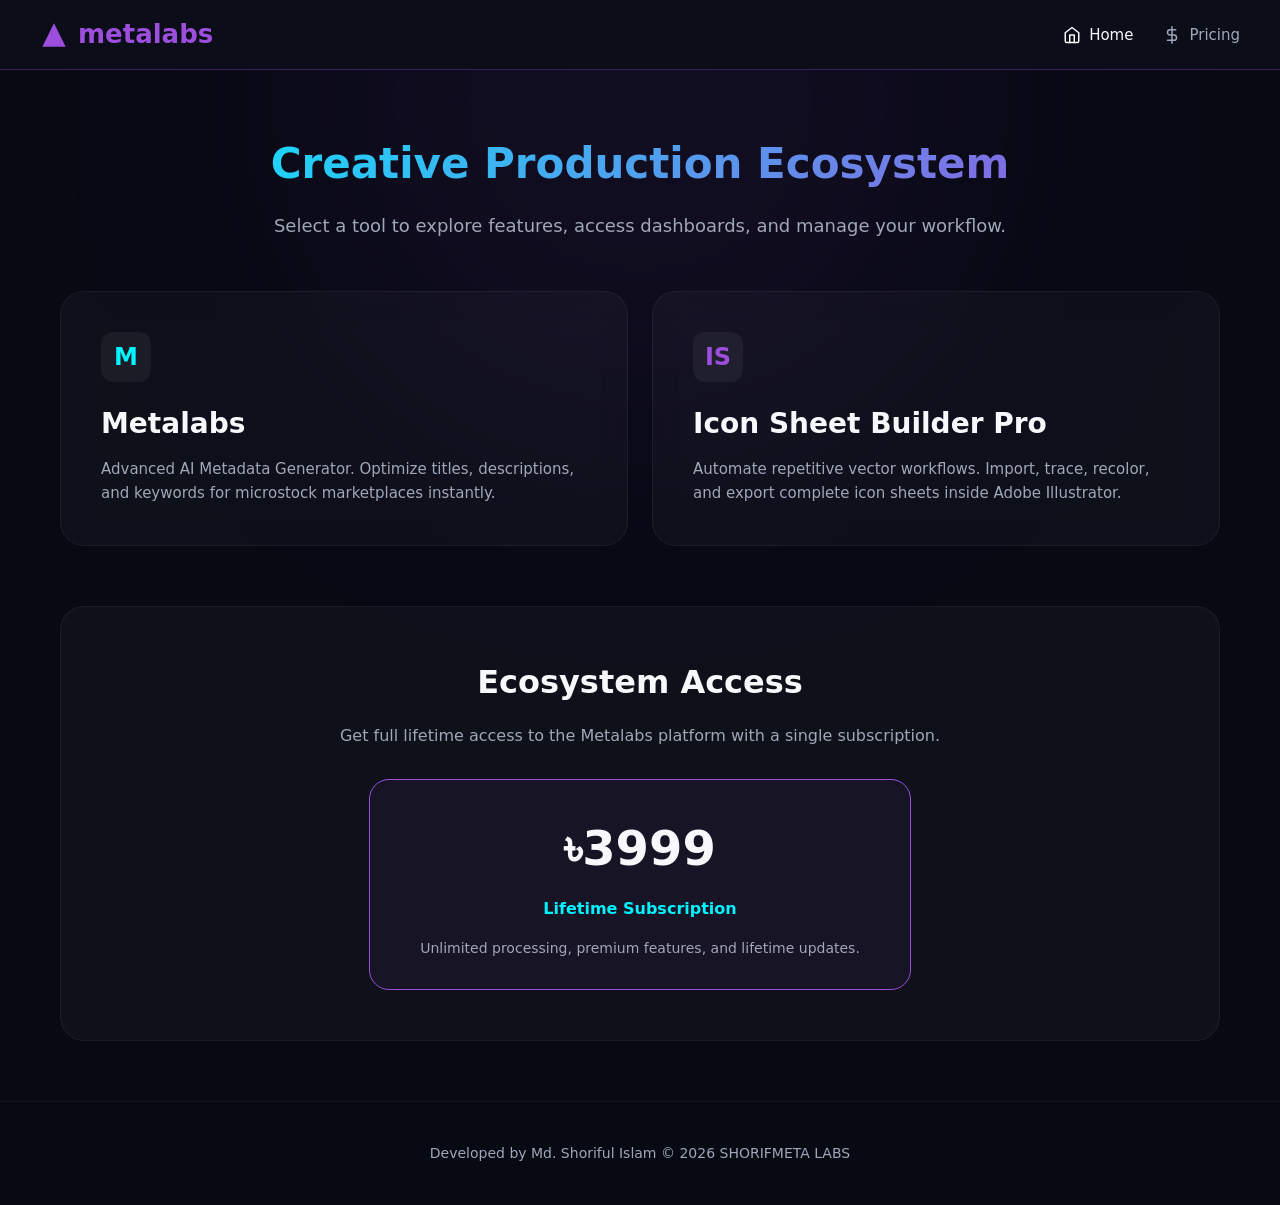
==== index.html @ f79937f7 "Update index.html" ====
<!DOCTYPE html>
<html lang="en">
<head>
    <meta charset="UTF-8">
    <meta name="viewport" content="width=device-width, initial-scale=1.0">
    <title>Metalabs - Creative Production Tools</title>
    <style>
        :root {
            --bg-dark: #070913;
            --nav-bg: #0b0d19;
            --surface-glass: rgba(255, 255, 255, 0.03);
            --border-glass: rgba(255, 255, 255, 0.05);
            --neon-cyan: #00f3ff;
            --neon-purple: #9d4edd;
            --nav-border: #3c1e59;
            --text-main: #f7f8fc;
            --text-muted: #a0a7b8;
            --gradient-primary: linear-gradient(135deg, var(--neon-cyan), var(--neon-purple));
        }

        * {
            box-sizing: border-box;
            margin: 0;
            padding: 0;
            font-family: 'Inter', system-ui, sans-serif;
        }

        body {
            background-color: var(--bg-dark);
            color: var(--text-main);
            overflow-x: hidden;
            line-height: 1.6;
        }

        /* Ambient Glow */
        body::before {
            content: '';
            position: fixed;
            width: 600px;
            height: 600px;
            border-radius: 50%;
            background: var(--neon-purple);
            filter: blur(150px);
            opacity: 0.1;
            top: -200px;
            left: 50%;
            transform: translateX(-50%);
            z-index: -1;
            pointer-events: none;
        }

        /* Navbar matched to screenshot */
        .navbar {
            display: flex;
            justify-content: space-between;
            align-items: center;
            padding: 0 40px;
            height: 70px;
            background-color: var(--nav-bg);
            border-bottom: 1px solid var(--nav-border);
            position: sticky;
            top: 0;
            z-index: 100;
        }

        .logo-section {
            display: flex;
            align-items: center;
            gap: 10px;
            font-size: 26px;
            font-weight: 700;
            color: var(--neon-purple);
            text-decoration: none;
        }

        .logo-section svg {
            width: 28px;
            height: 28px;
            fill: var(--neon-purple);
        }

        .nav-links {
            display: flex;
            gap: 30px;
        }

        .nav-links a {
            display: flex;
            align-items: center;
            gap: 8px;
            color: var(--text-muted);
            text-decoration: none;
            font-size: 15px;
            font-weight: 500;
            transition: color 0.3s;
        }

        .nav-links a:hover, .nav-links a.active {
            color: var(--text-main);
        }

        .nav-links svg {
            width: 18px;
            height: 18px;
            stroke: currentColor;
            fill: none;
            stroke-width: 2;
            stroke-linecap: round;
            stroke-linejoin: round;
        }

        /* Main Container */
        .container {
            max-width: 1200px;
            margin: 60px auto;
            padding: 0 20px;
        }

        .header-title {
            text-align: center;
            margin-bottom: 50px;
        }

        .header-title h1 {
            font-size: 42px;
            margin-bottom: 15px;
            background: var(--gradient-primary);
            -webkit-background-clip: text;
            -webkit-text-fill-color: transparent;
        }

        .header-title p {
            color: var(--text-muted);
            font-size: 18px;
        }

        /* Bento Grid */
        .bento-grid {
            display: grid;
            grid-template-columns: repeat(2, 1fr);
            gap: 24px;
            margin-bottom: 60px;
        }

        .product-card {
            background: var(--surface-glass);
            border: 1px solid var(--border-glass);
            backdrop-filter: blur(16px);
            border-radius: 24px;
            padding: 40px;
            cursor: pointer;
            transition: all 0.3s ease;
            position: relative;
            overflow: hidden;
            display: flex;
            flex-direction: column;
            justify-content: space-between;
            min-height: 250px;
        }

        .product-card::before {
            content: '';
            position: absolute;
            top: 0; left: 0; right: 0; bottom: 0;
            background: linear-gradient(135deg, rgba(0,243,255,0.05), rgba(157,78,221,0.05));
            opacity: 0;
            transition: opacity 0.3s ease;
        }

        .product-card:hover {
            transform: translateY(-5px);
            border-color: rgba(157, 78, 221, 0.4);
        }

        .product-card:hover::before {
            opacity: 1;
        }

        .product-icon {
            width: 50px;
            height: 50px;
            background: rgba(255,255,255,0.05);
            border-radius: 12px;
            display: flex;
            align-items: center;
            justify-content: center;
            margin-bottom: 20px;
            font-size: 24px;
            font-weight: bold;
        }

        .product-card h2 {
            font-size: 28px;
            margin-bottom: 10px;
            position: relative;
        }

        .product-card p {
            color: var(--text-muted);
            font-size: 15px;
            position: relative;
        }

        .arrow-icon {
            position: absolute;
            bottom: 40px;
            right: 40px;
            opacity: 0;
            transform: translateX(-10px);
            transition: all 0.3s ease;
            color: var(--neon-cyan);
        }

        .product-card:hover .arrow-icon {
            opacity: 1;
            transform: translateX(0);
        }

        /* Pricing Section */
        .pricing-section {
            background: var(--surface-glass);
            border: 1px solid var(--border-glass);
            border-radius: 24px;
            padding: 50px;
            text-align: center;
        }

        .pricing-section h2 {
            font-size: 32px;
            margin-bottom: 15px;
        }

        .pricing-section p {
            color: var(--text-muted);
            margin-bottom: 30px;
        }

        .price-box {
            display: inline-block;
            padding: 30px 50px;
            border: 1px solid var(--neon-purple);
            border-radius: 20px;
            background: rgba(157, 78, 221, 0.05);
        }

        .price-amount {
            font-size: 48px;
            font-weight: 800;
            color: var(--text-main);
            margin-bottom: 10px;
        }

        .price-desc {
            color: var(--neon-cyan);
            font-weight: 600;
        }

        footer {
            text-align: center;
            padding: 40px 0;
            color: var(--text-muted);
            font-size: 14px;
            border-top: 1px solid var(--border-glass);
            margin-top: 50px;
        }

        @media (max-width: 768px) {
            .bento-grid {
                grid-template-columns: 1fr;
            }
            .navbar {
                padding: 0 20px;
            }
            .nav-links a span {
                display: none;
            }
        }
    </style>
</head>
<body>

    <!-- Navbar -->
    <nav class="navbar">
        <a href="#" class="logo-section">
            <svg viewBox="0 0 24 24"><path d="M12 2L2 22h20L12 2z"/></svg>
            metalabs
        </a>
        <div class="nav-links">
            <a href="#" class="active">
                <svg viewBox="0 0 24 24"><path d="M3 9l9-7 9 7v11a2 2 0 0 1-2 2H5a2 2 0 0 1-2-2z"></path><polyline points="9 22 9 12 15 12 15 22"></polyline></svg>
                <span>Home</span>
            </a>
            <a href="#pricing">
                <svg viewBox="0 0 24 24"><line x1="12" y1="1" x2="12" y2="23"></line><path d="M17 5H9.5a3.5 3.5 0 0 0 0 7h5a3.5 3.5 0 0 1 0 7H6"></path></svg>
                <span>Pricing</span>
            </a>
        </div>
    </nav>

    <div class="container">
        <div class="header-title">
            <h1>Creative Production Ecosystem</h1>
            <p>Select a tool to explore features, access dashboards, and manage your workflow.</p>
        </div>

        <!-- Product Grid -->
        <div class="bento-grid">
            <!-- Metalabs Tool Card (GenMeta Replacement) -->
            <div class="product-card" onclick="window.location.href='metalabs-tool.html'">
                <div>
                    <div class="product-icon" style="color: var(--neon-cyan);">M</div>
                    <h2>Metalabs</h2>
                    <p>Advanced AI Metadata Generator. Optimize titles, descriptions, and keywords for microstock marketplaces instantly.</p>
                </div>
                <div class="arrow-icon">
                    <svg width="24" height="24" viewBox="0 0 24 24" fill="none" stroke="currentColor" stroke-width="2"><line x1="5" y1="12" x2="19" y2="12"></line><polyline points="12 5 19 12 12 19"></polyline></svg>
                </div>
            </div>

            <!-- Icon Sheet Builder Pro Card -->
            <div class="product-card" onclick="window.location.href='icon-sheet.html'">
                <div>
                    <div class="product-icon" style="color: var(--neon-purple);">IS</div>
                    <h2>Icon Sheet Builder Pro</h2>
                    <p>Automate repetitive vector workflows. Import, trace, recolor, and export complete icon sheets inside Adobe Illustrator.</p>
                </div>
                <div class="arrow-icon">
                    <svg width="24" height="24" viewBox="0 0 24 24" fill="none" stroke="currentColor" stroke-width="2"><line x1="5" y1="12" x2="19" y2="12"></line><polyline points="12 5 19 12 12 19"></polyline></svg>
                </div>
            </div>
        </div>

        <!-- Pricing Section -->
        <div id="pricing" class="pricing-section">
            <h2>Ecosystem Access</h2>
            <p>Get full lifetime access to the Metalabs platform with a single subscription.</p>
            <div class="price-box">
                <div class="price-amount">৳3999</div>
                <div class="price-desc">Lifetime Subscription</div>
                <p style="margin-top: 15px; font-size: 14px; margin-bottom: 0;">Unlimited processing, premium features, and lifetime updates.</p>
            </div>
        </div>
    </div>

    <footer>
        Developed by Md. Shoriful Islam © 2026 SHORIFMETA LABS
    </footer>

</body>
</html>
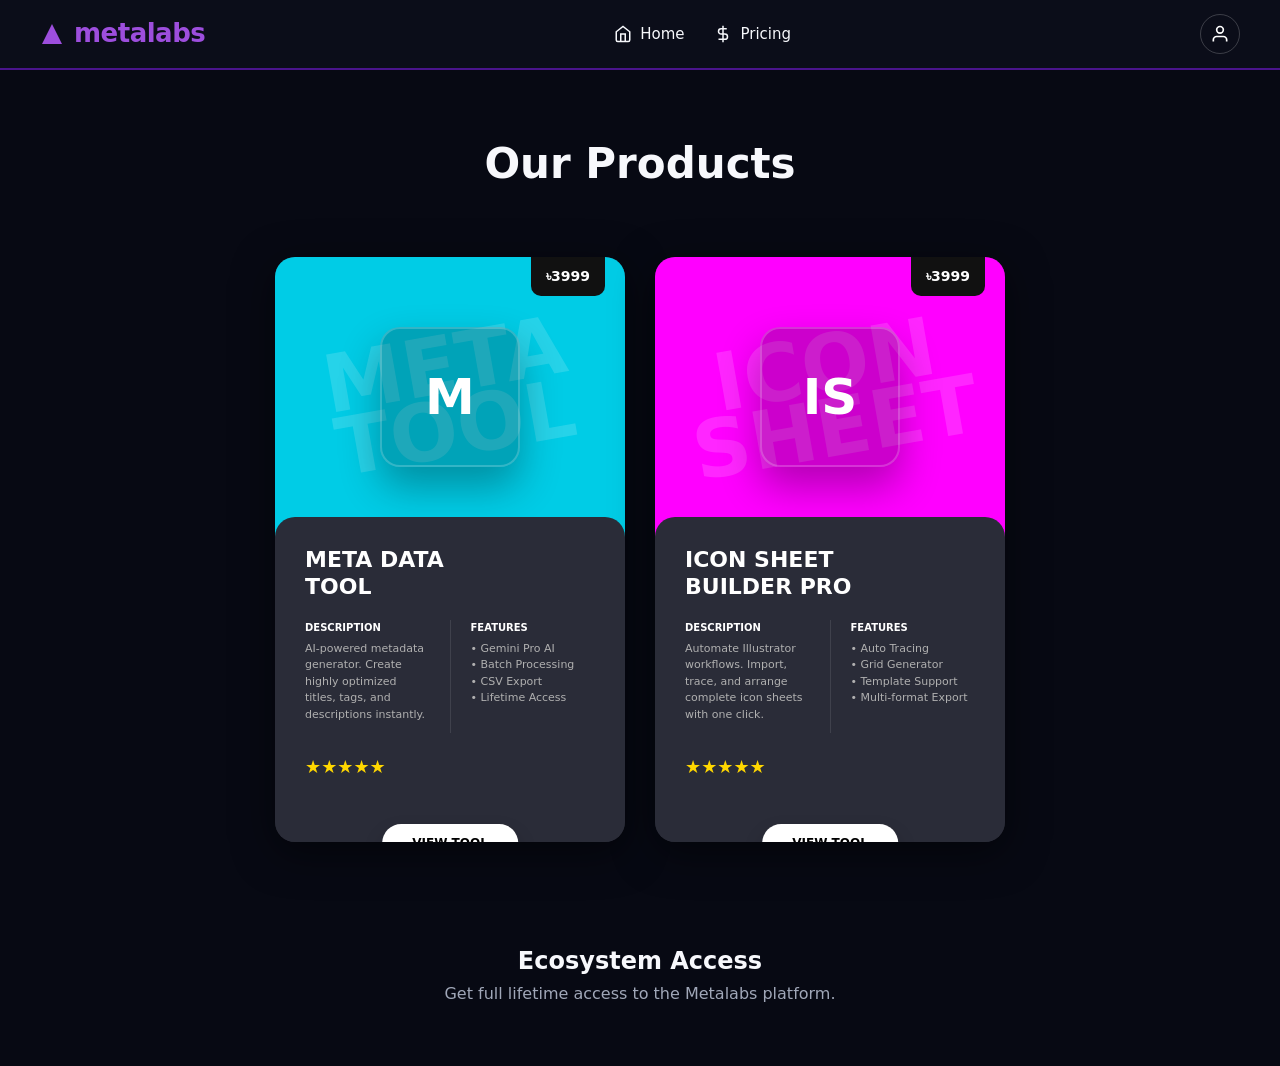
==== commit cdb18013: "Update index.html" ====
--- a/index.html
+++ b/index.html
@@ -1,21 +1,20 @@
 <!DOCTYPE html>
-<html lang="en">
+<html lang="bn">
 <head>
     <meta charset="UTF-8">
     <meta name="viewport" content="width=device-width, initial-scale=1.0">
     <title>Metalabs - Creative Production Tools</title>
     <style>
         :root {
-            --bg-dark: #070913;
+            --bg-main: #070913;
             --nav-bg: #0b0d19;
-            --surface-glass: rgba(255, 255, 255, 0.03);
-            --border-glass: rgba(255, 255, 255, 0.05);
-            --neon-cyan: #00f3ff;
+            --nav-border: #4a148c;
             --neon-purple: #9d4edd;
-            --nav-border: #3c1e59;
             --text-main: #f7f8fc;
             --text-muted: #a0a7b8;
-            --gradient-primary: linear-gradient(135deg, var(--neon-cyan), var(--neon-purple));
+            --card-cyan: #00cce6;
+            --card-pink: #ff00ff;
+            --card-dark: #2a2c38;
         }
 
         * {
@@ -26,30 +25,12 @@
         }
 
         body {
-            background-color: var(--bg-dark);
+            background-color: var(--bg-main);
             color: var(--text-main);
-            overflow-x: hidden;
             line-height: 1.6;
         }
 
-        /* Ambient Glow */
-        body::before {
-            content: '';
-            position: fixed;
-            width: 600px;
-            height: 600px;
-            border-radius: 50%;
-            background: var(--neon-purple);
-            filter: blur(150px);
-            opacity: 0.1;
-            top: -200px;
-            left: 50%;
-            transform: translateX(-50%);
-            z-index: -1;
-            pointer-events: none;
-        }
-
-        /* Navbar matched to screenshot */
+        /* --- Navbar Styles --- */
         .navbar {
             display: flex;
             justify-content: space-between;
@@ -57,7 +38,7 @@
             padding: 0 40px;
             height: 70px;
             background-color: var(--nav-bg);
-            border-bottom: 1px solid var(--nav-border);
+            border-bottom: 2px solid var(--nav-border);
             position: sticky;
             top: 0;
             z-index: 100;
@@ -68,48 +49,111 @@
             align-items: center;
             gap: 10px;
             font-size: 26px;
-            font-weight: 700;
+            font-weight: 800;
             color: var(--neon-purple);
             text-decoration: none;
+            letter-spacing: -0.5px;
         }
 
         .logo-section svg {
-            width: 28px;
-            height: 28px;
+            width: 24px;
+            height: 24px;
             fill: var(--neon-purple);
         }
 
         .nav-links {
             display: flex;
             gap: 30px;
+            align-items: center;
         }
 
         .nav-links a {
             display: flex;
             align-items: center;
             gap: 8px;
-            color: var(--text-muted);
+            color: var(--text-main);
             text-decoration: none;
             font-size: 15px;
             font-weight: 500;
             transition: color 0.3s;
         }
 
-        .nav-links a:hover, .nav-links a.active {
-            color: var(--text-main);
-        }
-
-        .nav-links svg {
-            width: 18px;
-            height: 18px;
-            stroke: currentColor;
-            fill: none;
-            stroke-width: 2;
-            stroke-linecap: round;
-            stroke-linejoin: round;
-        }
-
-        /* Main Container */
+        .nav-links a:hover {
+            color: var(--neon-purple);
+        }
+
+        .nav-right {
+            display: flex;
+            align-items: center;
+            gap: 20px;
+        }
+
+        /* Profile Dropdown */
+        .profile-menu {
+            position: relative;
+            display: inline-block;
+        }
+
+        .profile-icon {
+            background: transparent;
+            border: 1px solid rgba(255,255,255,0.2);
+            border-radius: 50%;
+            width: 40px;
+            height: 40px;
+            display: flex;
+            align-items: center;
+            justify-content: center;
+            cursor: pointer;
+            color: white;
+            transition: 0.3s;
+        }
+
+        .profile-icon:hover {
+            border-color: var(--neon-purple);
+        }
+
+        .dropdown-content {
+            display: none;
+            position: absolute;
+            right: 0;
+            top: 55px;
+            background-color: #1a1c29;
+            min-width: 200px;
+            border-radius: 12px;
+            border: 1px solid rgba(255,255,255,0.1);
+            box-shadow: 0 8px 32px rgba(0,0,0,0.5);
+            z-index: 1;
+            overflow: hidden;
+        }
+
+        .profile-menu:hover .dropdown-content {
+            display: block;
+        }
+
+        .dropdown-content .user-name {
+            padding: 15px 20px;
+            border-bottom: 1px solid rgba(255,255,255,0.1);
+            font-weight: bold;
+            font-size: 14px;
+        }
+
+        .dropdown-content a {
+            color: var(--text-muted);
+            padding: 12px 20px;
+            text-decoration: none;
+            display: flex;
+            align-items: center;
+            gap: 10px;
+            font-size: 14px;
+            transition: 0.2s;
+        }
+
+        .dropdown-content a:hover {
+            background-color: rgba(255,255,255,0.05);
+            color: white;
+        }
+
+        /* --- Main Content --- */
         .container {
             max-width: 1200px;
             margin: 60px auto;
@@ -118,163 +162,176 @@
 
         .header-title {
             text-align: center;
-            margin-bottom: 50px;
+            margin-bottom: 60px;
         }
 
         .header-title h1 {
             font-size: 42px;
             margin-bottom: 15px;
-            background: var(--gradient-primary);
-            -webkit-background-clip: text;
-            -webkit-text-fill-color: transparent;
-        }
-
-        .header-title p {
-            color: var(--text-muted);
+        }
+
+        /* --- Product Cards (Based on your image) --- */
+        .cards-wrapper {
+            display: flex;
+            justify-content: center;
+            gap: 30px;
+            flex-wrap: wrap;
+        }
+
+        .product-card {
+            width: 350px;
+            background-color: var(--card-dark);
+            border-radius: 20px;
+            overflow: hidden;
+            display: flex;
+            flex-direction: column;
+            box-shadow: 0 10px 40px rgba(0,0,0,0.5);
+            position: relative;
+            text-decoration: none;
+            color: white;
+            transition: transform 0.3s;
+        }
+
+        .product-card:hover {
+            transform: translateY(-10px);
+        }
+
+        /* Top Half */
+        .card-top {
+            height: 280px;
+            position: relative;
+            display: flex;
+            align-items: center;
+            justify-content: center;
+            overflow: hidden;
+        }
+
+        .card-top.cyan { background-color: var(--card-cyan); }
+        .card-top.pink { background-color: var(--card-pink); }
+
+        .price-tag {
+            position: absolute;
+            top: 0;
+            right: 20px;
+            background: #111;
+            color: white;
+            padding: 8px 15px;
+            font-weight: bold;
+            font-size: 14px;
+            border-bottom-left-radius: 10px;
+            border-bottom-right-radius: 10px;
+            z-index: 2;
+        }
+
+        .bg-text {
+            position: absolute;
+            font-size: 80px;
+            font-weight: 900;
+            color: rgba(255,255,255,0.15);
+            line-height: 0.8;
+            text-align: center;
+            transform: rotate(-10deg);
+        }
+
+        .product-image {
+            width: 140px;
+            height: 140px;
+            background: rgba(0,0,0,0.2);
+            border-radius: 20px;
+            display: flex;
+            align-items: center;
+            justify-content: center;
+            font-size: 50px;
+            font-weight: bold;
+            z-index: 1;
+            box-shadow: 0 20px 40px rgba(0,0,0,0.3);
+            border: 2px solid rgba(255,255,255,0.2);
+        }
+
+        /* Bottom Half */
+        .card-bottom {
+            padding: 30px;
+            padding-bottom: 50px;
+            background-color: var(--card-dark);
+            border-radius: 20px;
+            position: relative;
+            margin-top: -20px;
+            z-index: 3;
+        }
+
+        .card-title {
+            font-size: 22px;
+            font-weight: 700;
+            text-transform: uppercase;
+            margin-bottom: 20px;
+            line-height: 1.2;
+        }
+
+        .card-details {
+            display: flex;
+            gap: 20px;
+            margin-bottom: 20px;
+        }
+
+        .card-col {
+            flex: 1;
+        }
+
+        .card-col p {
+            font-size: 11px;
+            color: #b0b0b0;
+            line-height: 1.5;
+            margin-bottom: 10px;
+        }
+
+        .col-title {
+            font-size: 10px;
+            font-weight: bold;
+            color: white;
+            margin-bottom: 5px;
+            text-transform: uppercase;
+        }
+
+        .divider {
+            width: 1px;
+            background-color: rgba(255,255,255,0.1);
+        }
+
+        .stars {
+            color: #ffd700;
             font-size: 18px;
-        }
-
-        /* Bento Grid */
-        .bento-grid {
-            display: grid;
-            grid-template-columns: repeat(2, 1fr);
-            gap: 24px;
-            margin-bottom: 60px;
-        }
-
-        .product-card {
-            background: var(--surface-glass);
-            border: 1px solid var(--border-glass);
-            backdrop-filter: blur(16px);
-            border-radius: 24px;
-            padding: 40px;
+            margin-bottom: 10px;
+        }
+
+        .card-btn {
+            position: absolute;
+            bottom: -20px;
+            left: 50%;
+            transform: translateX(-50%);
+            background: white;
+            color: black;
+            border: none;
+            padding: 12px 30px;
+            border-radius: 30px;
+            font-weight: 700;
+            font-size: 12px;
             cursor: pointer;
-            transition: all 0.3s ease;
-            position: relative;
-            overflow: hidden;
-            display: flex;
-            flex-direction: column;
-            justify-content: space-between;
-            min-height: 250px;
-        }
-
-        .product-card::before {
-            content: '';
-            position: absolute;
-            top: 0; left: 0; right: 0; bottom: 0;
-            background: linear-gradient(135deg, rgba(0,243,255,0.05), rgba(157,78,221,0.05));
-            opacity: 0;
-            transition: opacity 0.3s ease;
-        }
-
-        .product-card:hover {
-            transform: translateY(-5px);
-            border-color: rgba(157, 78, 221, 0.4);
-        }
-
-        .product-card:hover::before {
-            opacity: 1;
-        }
-
-        .product-icon {
-            width: 50px;
-            height: 50px;
-            background: rgba(255,255,255,0.05);
-            border-radius: 12px;
-            display: flex;
-            align-items: center;
-            justify-content: center;
-            margin-bottom: 20px;
-            font-size: 24px;
-            font-weight: bold;
-        }
-
-        .product-card h2 {
-            font-size: 28px;
-            margin-bottom: 10px;
-            position: relative;
-        }
-
-        .product-card p {
-            color: var(--text-muted);
-            font-size: 15px;
-            position: relative;
-        }
-
-        .arrow-icon {
-            position: absolute;
-            bottom: 40px;
-            right: 40px;
-            opacity: 0;
-            transform: translateX(-10px);
-            transition: all 0.3s ease;
-            color: var(--neon-cyan);
-        }
-
-        .product-card:hover .arrow-icon {
-            opacity: 1;
-            transform: translateX(0);
+            box-shadow: 0 10px 20px rgba(0,0,0,0.2);
+            transition: 0.3s;
+            text-transform: uppercase;
+        }
+
+        .product-card:hover .card-btn {
+            background: var(--neon-purple);
+            color: white;
         }
 
         /* Pricing Section */
         .pricing-section {
-            background: var(--surface-glass);
-            border: 1px solid var(--border-glass);
-            border-radius: 24px;
-            padding: 50px;
+            margin-top: 100px;
             text-align: center;
         }
-
-        .pricing-section h2 {
-            font-size: 32px;
-            margin-bottom: 15px;
-        }
-
-        .pricing-section p {
-            color: var(--text-muted);
-            margin-bottom: 30px;
-        }
-
-        .price-box {
-            display: inline-block;
-            padding: 30px 50px;
-            border: 1px solid var(--neon-purple);
-            border-radius: 20px;
-            background: rgba(157, 78, 221, 0.05);
-        }
-
-        .price-amount {
-            font-size: 48px;
-            font-weight: 800;
-            color: var(--text-main);
-            margin-bottom: 10px;
-        }
-
-        .price-desc {
-            color: var(--neon-cyan);
-            font-weight: 600;
-        }
-
-        footer {
-            text-align: center;
-            padding: 40px 0;
-            color: var(--text-muted);
-            font-size: 14px;
-            border-top: 1px solid var(--border-glass);
-            margin-top: 50px;
-        }
-
-        @media (max-width: 768px) {
-            .bento-grid {
-                grid-template-columns: 1fr;
-            }
-            .navbar {
-                padding: 0 20px;
-            }
-            .nav-links a span {
-                display: none;
-            }
-        }
+        
     </style>
 </head>
 <body>
@@ -285,66 +342,100 @@
             <svg viewBox="0 0 24 24"><path d="M12 2L2 22h20L12 2z"/></svg>
             metalabs
         </a>
+        
         <div class="nav-links">
-            <a href="#" class="active">
-                <svg viewBox="0 0 24 24"><path d="M3 9l9-7 9 7v11a2 2 0 0 1-2 2H5a2 2 0 0 1-2-2z"></path><polyline points="9 22 9 12 15 12 15 22"></polyline></svg>
-                <span>Home</span>
+            <a href="#">
+                <svg width="18" height="18" viewBox="0 0 24 24" fill="none" stroke="currentColor" stroke-width="2"><path d="M3 9l9-7 9 7v11a2 2 0 0 1-2 2H5a2 2 0 0 1-2-2z"></path><polyline points="9 22 9 12 15 12 15 22"></polyline></svg>
+                Home
             </a>
             <a href="#pricing">
-                <svg viewBox="0 0 24 24"><line x1="12" y1="1" x2="12" y2="23"></line><path d="M17 5H9.5a3.5 3.5 0 0 0 0 7h5a3.5 3.5 0 0 1 0 7H6"></path></svg>
-                <span>Pricing</span>
+                <svg width="18" height="18" viewBox="0 0 24 24" fill="none" stroke="currentColor" stroke-width="2"><line x1="12" y1="1" x2="12" y2="23"></line><path d="M17 5H9.5a3.5 3.5 0 0 0 0 7h5a3.5 3.5 0 0 1 0 7H6"></path></svg>
+                Pricing
             </a>
         </div>
+
+        <div class="nav-right">
+            <!-- Profile Dropdown -->
+            <div class="profile-menu">
+                <div class="profile-icon">
+                    <svg width="20" height="20" viewBox="0 0 24 24" fill="none" stroke="currentColor" stroke-width="2"><path d="M20 21v-2a4 4 0 0 0-4-4H8a4 4 0 0 0-4 4v2"></path><circle cx="12" cy="7" r="4"></circle></svg>
+                </div>
+                <div class="dropdown-content">
+                    <div class="user-name">My Account</div>
+                    <a href="#"><svg width="16" height="16" viewBox="0 0 24 24" fill="none" stroke="currentColor" stroke-width="2"><rect x="3" y="3" width="18" height="18" rx="2" ry="2"></rect><line x1="3" y1="9" x2="21" y2="9"></line><line x1="9" y1="21" x2="9" y2="9"></line></svg> Dashboard</a>
+                    <a href="#"><svg width="16" height="16" viewBox="0 0 24 24" fill="none" stroke="currentColor" stroke-width="2"><path d="M22 16.92v3a2 2 0 0 1-2.18 2 19.79 19.79 0 0 1-8.63-3.07 19.5 19.5 0 0 1-6-6 19.79 19.79 0 0 1-3.07-8.67A2 2 0 0 1 4.11 2h3a2 2 0 0 1 2 1.72 12.84 12.84 0 0 0 .7 2.81 2 2 0 0 1-.45 2.11L8.09 9.91a16 16 0 0 0 6 6l1.27-1.27a2 2 0 0 1 2.11-.45 12.84 12.84 0 0 0 2.81.7A2 2 0 0 1 22 16.92z"></path></svg> Whatsapp</a>
+                    <a href="#"><svg width="16" height="16" viewBox="0 0 24 24" fill="none" stroke="currentColor" stroke-width="2"><path d="M4 4h16c1.1 0 2 .9 2 2v12c0 1.1-.9 2-2 2H4c-1.1 0-2-.9-2-2V6c0-1.1.9-2 2-2z"></path><polyline points="22,6 12,13 2,6"></polyline></svg> Support</a>
+                    <a href="#" style="border-top: 1px solid rgba(255,255,255,0.1); color: #ff4757;"><svg width="16" height="16" viewBox="0 0 24 24" fill="none" stroke="currentColor" stroke-width="2"><path d="M9 21H5a2 2 0 0 1-2-2V5a2 2 0 0 1 2-2h4"></path><polyline points="16 17 21 12 16 7"></polyline><line x1="21" y1="12" x2="9" y2="12"></line></svg> Log out</a>
+                </div>
+            </div>
+        </div>
     </nav>
 
     <div class="container">
         <div class="header-title">
-            <h1>Creative Production Ecosystem</h1>
-            <p>Select a tool to explore features, access dashboards, and manage your workflow.</p>
+            <h1>Our Products</h1>
         </div>
 
-        <!-- Product Grid -->
-        <div class="bento-grid">
-            <!-- Metalabs Tool Card (GenMeta Replacement) -->
-            <div class="product-card" onclick="window.location.href='metalabs-tool.html'">
-                <div>
-                    <div class="product-icon" style="color: var(--neon-cyan);">M</div>
-                    <h2>Metalabs</h2>
-                    <p>Advanced AI Metadata Generator. Optimize titles, descriptions, and keywords for microstock marketplaces instantly.</p>
-                </div>
-                <div class="arrow-icon">
-                    <svg width="24" height="24" viewBox="0 0 24 24" fill="none" stroke="currentColor" stroke-width="2"><line x1="5" y1="12" x2="19" y2="12"></line><polyline points="12 5 19 12 12 19"></polyline></svg>
-                </div>
-            </div>
-
-            <!-- Icon Sheet Builder Pro Card -->
-            <div class="product-card" onclick="window.location.href='icon-sheet.html'">
-                <div>
-                    <div class="product-icon" style="color: var(--neon-purple);">IS</div>
-                    <h2>Icon Sheet Builder Pro</h2>
-                    <p>Automate repetitive vector workflows. Import, trace, recolor, and export complete icon sheets inside Adobe Illustrator.</p>
-                </div>
-                <div class="arrow-icon">
-                    <svg width="24" height="24" viewBox="0 0 24 24" fill="none" stroke="currentColor" stroke-width="2"><line x1="5" y1="12" x2="19" y2="12"></line><polyline points="12 5 19 12 12 19"></polyline></svg>
-                </div>
-            </div>
+        <div class="cards-wrapper">
+            
+            <!-- Meta Data Tool Card -->
+            <a href="metalabs-tool.html" class="product-card">
+                <div class="card-top cyan">
+                    <div class="price-tag">৳3999</div>
+                    <div class="bg-text">META<br>TOOL</div>
+                    <div class="product-image">M</div>
+                </div>
+                <div class="card-bottom">
+                    <div class="card-title">META DATA<br>TOOL</div>
+                    <div class="card-details">
+                        <div class="card-col">
+                            <div class="col-title">DESCRIPTION</div>
+                            <p>AI-powered metadata generator. Create highly optimized titles, tags, and descriptions instantly.</p>
+                        </div>
+                        <div class="divider"></div>
+                        <div class="card-col">
+                            <div class="col-title">FEATURES</div>
+                            <p>• Gemini Pro AI<br>• Batch Processing<br>• CSV Export<br>• Lifetime Access</p>
+                        </div>
+                    </div>
+                    <div class="stars">★★★★★</div>
+                    <button class="card-btn">VIEW TOOL</button>
+                </div>
+            </a>
+
+            <!-- Icon Sheet Builder Card -->
+            <a href="icon-sheet.html" class="product-card">
+                <div class="card-top pink">
+                    <div class="price-tag">৳3999</div>
+                    <div class="bg-text">ICON<br>SHEET</div>
+                    <div class="product-image">IS</div>
+                </div>
+                <div class="card-bottom">
+                    <div class="card-title">ICON SHEET<br>BUILDER PRO</div>
+                    <div class="card-details">
+                        <div class="card-col">
+                            <div class="col-title">DESCRIPTION</div>
+                            <p>Automate Illustrator workflows. Import, trace, and arrange complete icon sheets with one click.</p>
+                        </div>
+                        <div class="divider"></div>
+                        <div class="card-col">
+                            <div class="col-title">FEATURES</div>
+                            <p>• Auto Tracing<br>• Grid Generator<br>• Template Support<br>• Multi-format Export</p>
+                        </div>
+                    </div>
+                    <div class="stars">★★★★★</div>
+                    <button class="card-btn">VIEW TOOL</button>
+                </div>
+            </a>
+
         </div>
 
         <!-- Pricing Section -->
         <div id="pricing" class="pricing-section">
             <h2>Ecosystem Access</h2>
-            <p>Get full lifetime access to the Metalabs platform with a single subscription.</p>
-            <div class="price-box">
-                <div class="price-amount">৳3999</div>
-                <div class="price-desc">Lifetime Subscription</div>
-                <p style="margin-top: 15px; font-size: 14px; margin-bottom: 0;">Unlimited processing, premium features, and lifetime updates.</p>
-            </div>
+            <p style="color: var(--text-muted);">Get full lifetime access to the Metalabs platform.</p>
         </div>
     </div>
 
-    <footer>
-        Developed by Md. Shoriful Islam © 2026 SHORIFMETA LABS
-    </footer>
-
 </body>
 </html>
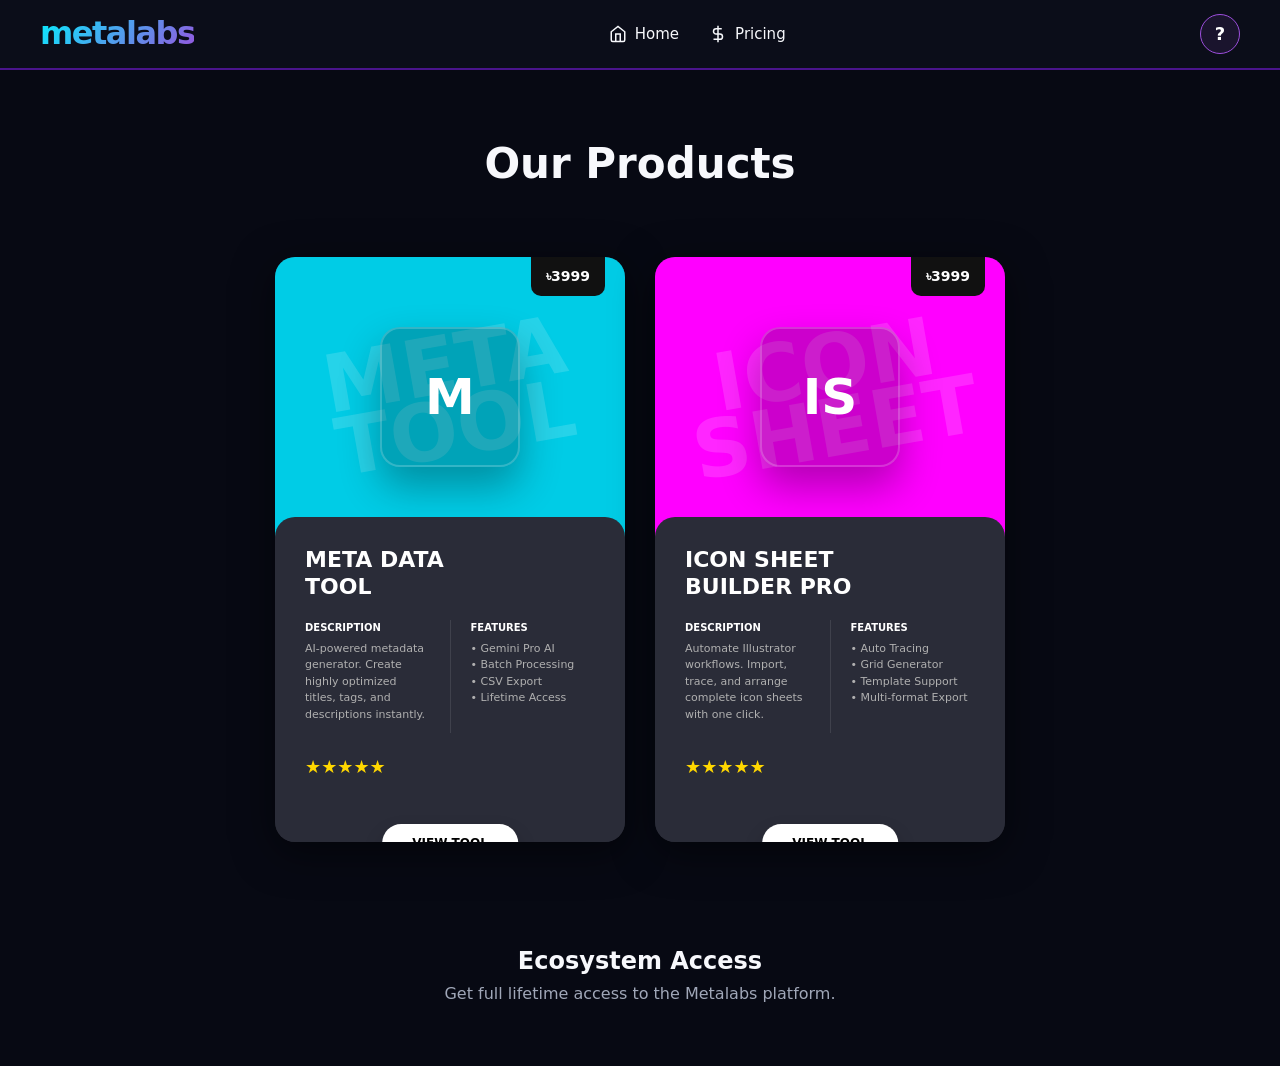
==== commit cbbe8fed: "Update index.html" ====
--- a/index.html
+++ b/index.html
@@ -10,6 +10,7 @@
             --nav-bg: #0b0d19;
             --nav-border: #4a148c;
             --neon-purple: #9d4edd;
+            --neon-cyan: #00f3ff;
             --text-main: #f7f8fc;
             --text-muted: #a0a7b8;
             --card-cyan: #00cce6;
@@ -17,355 +18,142 @@
             --card-dark: #2a2c38;
         }
 
-        * {
-            box-sizing: border-box;
-            margin: 0;
-            padding: 0;
-            font-family: 'Inter', system-ui, sans-serif;
-        }
-
-        body {
-            background-color: var(--bg-main);
-            color: var(--text-main);
-            line-height: 1.6;
-        }
+        * { box-sizing: border-box; margin: 0; padding: 0; font-family: 'Inter', system-ui, sans-serif; }
+        body { background-color: var(--bg-main); color: var(--text-main); line-height: 1.6; }
 
         /* --- Navbar Styles --- */
         .navbar {
-            display: flex;
-            justify-content: space-between;
-            align-items: center;
-            padding: 0 40px;
-            height: 70px;
-            background-color: var(--nav-bg);
-            border-bottom: 2px solid var(--nav-border);
-            position: sticky;
-            top: 0;
-            z-index: 100;
-        }
-
-        .logo-section {
-            display: flex;
-            align-items: center;
-            gap: 10px;
-            font-size: 26px;
-            font-weight: 800;
-            color: var(--neon-purple);
+            display: flex; justify-content: space-between; align-items: center;
+            padding: 0 40px; height: 70px; background-color: var(--nav-bg);
+            border-bottom: 2px solid var(--nav-border); position: sticky; top: 0; z-index: 100;
+        }
+
+        /* --- New Gradient Text Logo --- */
+        .logo-text {
+            font-size: 32px;
+            font-weight: 900;
+            background: linear-gradient(135deg, var(--neon-cyan), var(--neon-purple));
+            -webkit-background-clip: text;
+            -webkit-text-fill-color: transparent;
             text-decoration: none;
-            letter-spacing: -0.5px;
-        }
-
-        .logo-section svg {
-            width: 24px;
-            height: 24px;
-            fill: var(--neon-purple);
-        }
-
-        .nav-links {
-            display: flex;
-            gap: 30px;
-            align-items: center;
-        }
-
+            letter-spacing: -1.5px;
+            text-transform: lowercase;
+        }
+
+        .nav-links { display: flex; gap: 30px; align-items: center; }
         .nav-links a {
-            display: flex;
-            align-items: center;
-            gap: 8px;
-            color: var(--text-main);
-            text-decoration: none;
-            font-size: 15px;
-            font-weight: 500;
-            transition: color 0.3s;
-        }
-
-        .nav-links a:hover {
-            color: var(--neon-purple);
-        }
-
-        .nav-right {
-            display: flex;
-            align-items: center;
-            gap: 20px;
-        }
-
-        /* Profile Dropdown */
-        .profile-menu {
-            position: relative;
-            display: inline-block;
-        }
-
+            display: flex; align-items: center; gap: 8px; color: var(--text-main);
+            text-decoration: none; font-size: 15px; font-weight: 500; transition: color 0.3s;
+        }
+        .nav-links a:hover { color: var(--neon-purple); }
+        .nav-right { display: flex; align-items: center; gap: 20px; }
+
+        /* --- Dynamic Profile Dropdown --- */
+        .profile-menu { position: relative; display: inline-block; }
         .profile-icon {
-            background: transparent;
-            border: 1px solid rgba(255,255,255,0.2);
-            border-radius: 50%;
-            width: 40px;
-            height: 40px;
-            display: flex;
-            align-items: center;
-            justify-content: center;
-            cursor: pointer;
-            color: white;
-            transition: 0.3s;
-        }
-
-        .profile-icon:hover {
-            border-color: var(--neon-purple);
-        }
-
+            background: rgba(157, 78, 221, 0.1); border: 1px solid var(--neon-purple);
+            border-radius: 50%; width: 40px; height: 40px; display: flex;
+            align-items: center; justify-content: center; cursor: pointer;
+            color: white; font-weight: bold; font-size: 18px; transition: 0.3s;
+        }
+        .profile-icon:hover { background: var(--neon-purple); box-shadow: 0 0 15px rgba(157,78,221,0.5); }
+        
         .dropdown-content {
-            display: none;
-            position: absolute;
-            right: 0;
-            top: 55px;
-            background-color: #1a1c29;
-            min-width: 200px;
-            border-radius: 12px;
-            border: 1px solid rgba(255,255,255,0.1);
-            box-shadow: 0 8px 32px rgba(0,0,0,0.5);
-            z-index: 1;
-            overflow: hidden;
-        }
-
-        .profile-menu:hover .dropdown-content {
-            display: block;
-        }
-
-        .dropdown-content .user-name {
-            padding: 15px 20px;
+            display: none; position: absolute; right: 0; top: 55px;
+            background-color: #1a1c29; min-width: 240px; border-radius: 12px;
+            border: 1px solid rgba(255,255,255,0.1); box-shadow: 0 8px 32px rgba(0,0,0,0.5);
+            z-index: 1; overflow: hidden;
+        }
+        .profile-menu:hover .dropdown-content { display: block; }
+        
+        /* User Info Box inside Dropdown */
+        .user-info-box {
+            padding: 20px;
             border-bottom: 1px solid rgba(255,255,255,0.1);
-            font-weight: bold;
-            font-size: 14px;
-        }
+            background: linear-gradient(180deg, rgba(157,78,221,0.1) 0%, transparent 100%);
+        }
+        .user-info-box .email { font-weight: bold; font-size: 14px; margin-bottom: 8px; color: white; word-break: break-all; }
+        .user-info-box .badge { 
+            display: inline-block; padding: 4px 10px; border-radius: 20px; 
+            font-size: 11px; font-weight: bold; margin-bottom: 5px;
+            background: rgba(0, 243, 255, 0.1); color: var(--neon-cyan); border: 1px solid var(--neon-cyan);
+        }
+        .user-info-box .credits { font-size: 12px; color: #a0a7b8; }
 
         .dropdown-content a {
-            color: var(--text-muted);
-            padding: 12px 20px;
-            text-decoration: none;
-            display: flex;
-            align-items: center;
-            gap: 10px;
-            font-size: 14px;
-            transition: 0.2s;
-        }
-
-        .dropdown-content a:hover {
-            background-color: rgba(255,255,255,0.05);
-            color: white;
-        }
+            color: var(--text-muted); padding: 12px 20px; text-decoration: none;
+            display: flex; align-items: center; gap: 10px; font-size: 14px; transition: 0.2s;
+        }
+        .dropdown-content a:hover { background-color: rgba(255,255,255,0.05); color: white; }
 
         /* --- Main Content --- */
-        .container {
-            max-width: 1200px;
-            margin: 60px auto;
-            padding: 0 20px;
-        }
-
-        .header-title {
-            text-align: center;
-            margin-bottom: 60px;
-        }
-
-        .header-title h1 {
-            font-size: 42px;
-            margin-bottom: 15px;
-        }
-
-        /* --- Product Cards (Based on your image) --- */
-        .cards-wrapper {
-            display: flex;
-            justify-content: center;
-            gap: 30px;
-            flex-wrap: wrap;
-        }
-
+        .container { max-width: 1200px; margin: 60px auto; padding: 0 20px; }
+        .header-title { text-align: center; margin-bottom: 60px; }
+        .header-title h1 { font-size: 42px; margin-bottom: 15px; }
+
+        /* Product Cards */
+        .cards-wrapper { display: flex; justify-content: center; gap: 30px; flex-wrap: wrap; }
         .product-card {
-            width: 350px;
-            background-color: var(--card-dark);
-            border-radius: 20px;
-            overflow: hidden;
-            display: flex;
-            flex-direction: column;
-            box-shadow: 0 10px 40px rgba(0,0,0,0.5);
-            position: relative;
-            text-decoration: none;
-            color: white;
-            transition: transform 0.3s;
-        }
-
-        .product-card:hover {
-            transform: translateY(-10px);
-        }
-
-        /* Top Half */
-        .card-top {
-            height: 280px;
-            position: relative;
-            display: flex;
-            align-items: center;
-            justify-content: center;
-            overflow: hidden;
-        }
-
+            width: 350px; background-color: var(--card-dark); border-radius: 20px;
+            overflow: hidden; display: flex; flex-direction: column;
+            box-shadow: 0 10px 40px rgba(0,0,0,0.5); position: relative;
+            text-decoration: none; color: white; transition: transform 0.3s;
+        }
+        .product-card:hover { transform: translateY(-10px); }
+        .card-top { height: 280px; position: relative; display: flex; align-items: center; justify-content: center; overflow: hidden; }
         .card-top.cyan { background-color: var(--card-cyan); }
         .card-top.pink { background-color: var(--card-pink); }
-
         .price-tag {
-            position: absolute;
-            top: 0;
-            right: 20px;
-            background: #111;
-            color: white;
-            padding: 8px 15px;
-            font-weight: bold;
-            font-size: 14px;
-            border-bottom-left-radius: 10px;
-            border-bottom-right-radius: 10px;
-            z-index: 2;
-        }
-
-        .bg-text {
-            position: absolute;
-            font-size: 80px;
-            font-weight: 900;
-            color: rgba(255,255,255,0.15);
-            line-height: 0.8;
-            text-align: center;
-            transform: rotate(-10deg);
-        }
-
+            position: absolute; top: 0; right: 20px; background: #111; color: white;
+            padding: 8px 15px; font-weight: bold; font-size: 14px; border-bottom-left-radius: 10px; border-bottom-right-radius: 10px; z-index: 2;
+        }
+        .bg-text { position: absolute; font-size: 80px; font-weight: 900; color: rgba(255,255,255,0.15); line-height: 0.8; text-align: center; transform: rotate(-10deg); }
         .product-image {
-            width: 140px;
-            height: 140px;
-            background: rgba(0,0,0,0.2);
-            border-radius: 20px;
-            display: flex;
-            align-items: center;
-            justify-content: center;
-            font-size: 50px;
-            font-weight: bold;
-            z-index: 1;
-            box-shadow: 0 20px 40px rgba(0,0,0,0.3);
-            border: 2px solid rgba(255,255,255,0.2);
-        }
-
-        /* Bottom Half */
-        .card-bottom {
-            padding: 30px;
-            padding-bottom: 50px;
-            background-color: var(--card-dark);
-            border-radius: 20px;
-            position: relative;
-            margin-top: -20px;
-            z-index: 3;
-        }
-
-        .card-title {
-            font-size: 22px;
-            font-weight: 700;
-            text-transform: uppercase;
-            margin-bottom: 20px;
-            line-height: 1.2;
-        }
-
-        .card-details {
-            display: flex;
-            gap: 20px;
-            margin-bottom: 20px;
-        }
-
-        .card-col {
-            flex: 1;
-        }
-
-        .card-col p {
-            font-size: 11px;
-            color: #b0b0b0;
-            line-height: 1.5;
-            margin-bottom: 10px;
-        }
-
-        .col-title {
-            font-size: 10px;
-            font-weight: bold;
-            color: white;
-            margin-bottom: 5px;
-            text-transform: uppercase;
-        }
-
-        .divider {
-            width: 1px;
-            background-color: rgba(255,255,255,0.1);
-        }
-
-        .stars {
-            color: #ffd700;
-            font-size: 18px;
-            margin-bottom: 10px;
-        }
-
+            width: 140px; height: 140px; background: rgba(0,0,0,0.2); border-radius: 20px;
+            display: flex; align-items: center; justify-content: center; font-size: 50px;
+            font-weight: bold; z-index: 1; box-shadow: 0 20px 40px rgba(0,0,0,0.3); border: 2px solid rgba(255,255,255,0.2);
+        }
+        .card-bottom { padding: 30px; padding-bottom: 50px; background-color: var(--card-dark); border-radius: 20px; position: relative; margin-top: -20px; z-index: 3; }
+        .card-title { font-size: 22px; font-weight: 700; text-transform: uppercase; margin-bottom: 20px; line-height: 1.2; }
+        .card-details { display: flex; gap: 20px; margin-bottom: 20px; }
+        .card-col { flex: 1; }
+        .card-col p { font-size: 11px; color: #b0b0b0; line-height: 1.5; margin-bottom: 10px; }
+        .col-title { font-size: 10px; font-weight: bold; color: white; margin-bottom: 5px; text-transform: uppercase; }
+        .divider { width: 1px; background-color: rgba(255,255,255,0.1); }
+        .stars { color: #ffd700; font-size: 18px; margin-bottom: 10px; }
         .card-btn {
-            position: absolute;
-            bottom: -20px;
-            left: 50%;
-            transform: translateX(-50%);
-            background: white;
-            color: black;
-            border: none;
-            padding: 12px 30px;
-            border-radius: 30px;
-            font-weight: 700;
-            font-size: 12px;
-            cursor: pointer;
-            box-shadow: 0 10px 20px rgba(0,0,0,0.2);
-            transition: 0.3s;
-            text-transform: uppercase;
-        }
-
-        .product-card:hover .card-btn {
-            background: var(--neon-purple);
-            color: white;
-        }
-
-        /* Pricing Section */
-        .pricing-section {
-            margin-top: 100px;
-            text-align: center;
-        }
-        
+            position: absolute; bottom: -20px; left: 50%; transform: translateX(-50%);
+            background: white; color: black; border: none; padding: 12px 30px; border-radius: 30px;
+            font-weight: 700; font-size: 12px; cursor: pointer; box-shadow: 0 10px 20px rgba(0,0,0,0.2); transition: 0.3s; text-transform: uppercase;
+        }
+        .product-card:hover .card-btn { background: var(--neon-purple); color: white; }
+        .pricing-section { margin-top: 100px; text-align: center; }
     </style>
 </head>
 <body>
 
     <!-- Navbar -->
     <nav class="navbar">
-        <a href="#" class="logo-section">
-            <svg viewBox="0 0 24 24"><path d="M12 2L2 22h20L12 2z"/></svg>
-            metalabs
-        </a>
+        <a href="#" class="logo-text">metalabs</a>
         
         <div class="nav-links">
-            <a href="#">
-                <svg width="18" height="18" viewBox="0 0 24 24" fill="none" stroke="currentColor" stroke-width="2"><path d="M3 9l9-7 9 7v11a2 2 0 0 1-2 2H5a2 2 0 0 1-2-2z"></path><polyline points="9 22 9 12 15 12 15 22"></polyline></svg>
-                Home
-            </a>
-            <a href="#pricing">
-                <svg width="18" height="18" viewBox="0 0 24 24" fill="none" stroke="currentColor" stroke-width="2"><line x1="12" y1="1" x2="12" y2="23"></line><path d="M17 5H9.5a3.5 3.5 0 0 0 0 7h5a3.5 3.5 0 0 1 0 7H6"></path></svg>
-                Pricing
-            </a>
+            <a href="#"><svg width="18" height="18" viewBox="0 0 24 24" fill="none" stroke="currentColor" stroke-width="2"><path d="M3 9l9-7 9 7v11a2 2 0 0 1-2 2H5a2 2 0 0 1-2-2z"></path><polyline points="9 22 9 12 15 12 15 22"></polyline></svg> Home</a>
+            <a href="#pricing"><svg width="18" height="18" viewBox="0 0 24 24" fill="none" stroke="currentColor" stroke-width="2"><line x1="12" y1="1" x2="12" y2="23"></line><path d="M17 5H9.5a3.5 3.5 0 0 0 0 7h5a3.5 3.5 0 0 1 0 7H6"></path></svg> Pricing</a>
         </div>
 
         <div class="nav-right">
-            <!-- Profile Dropdown -->
+            <!-- Dynamic Profile Dropdown -->
             <div class="profile-menu">
-                <div class="profile-icon">
-                    <svg width="20" height="20" viewBox="0 0 24 24" fill="none" stroke="currentColor" stroke-width="2"><path d="M20 21v-2a4 4 0 0 0-4-4H8a4 4 0 0 0-4 4v2"></path><circle cx="12" cy="7" r="4"></circle></svg>
-                </div>
+                <div class="profile-icon" id="user-avatar">?</div>
                 <div class="dropdown-content">
-                    <div class="user-name">My Account</div>
+                    <div class="user-info-box">
+                        <div class="email" id="display-email">Not Logged In</div>
+                        <div class="badge" id="display-plan">Guest User</div>
+                        <div class="credits" id="display-credits">Create an account to get 50 credits</div>
+                    </div>
                     <a href="#"><svg width="16" height="16" viewBox="0 0 24 24" fill="none" stroke="currentColor" stroke-width="2"><rect x="3" y="3" width="18" height="18" rx="2" ry="2"></rect><line x1="3" y1="9" x2="21" y2="9"></line><line x1="9" y1="21" x2="9" y2="9"></line></svg> Dashboard</a>
-                    <a href="#"><svg width="16" height="16" viewBox="0 0 24 24" fill="none" stroke="currentColor" stroke-width="2"><path d="M22 16.92v3a2 2 0 0 1-2.18 2 19.79 19.79 0 0 1-8.63-3.07 19.5 19.5 0 0 1-6-6 19.79 19.79 0 0 1-3.07-8.67A2 2 0 0 1 4.11 2h3a2 2 0 0 1 2 1.72 12.84 12.84 0 0 0 .7 2.81 2 2 0 0 1-.45 2.11L8.09 9.91a16 16 0 0 0 6 6l1.27-1.27a2 2 0 0 1 2.11-.45 12.84 12.84 0 0 0 2.81.7A2 2 0 0 1 22 16.92z"></path></svg> Whatsapp</a>
-                    <a href="#"><svg width="16" height="16" viewBox="0 0 24 24" fill="none" stroke="currentColor" stroke-width="2"><path d="M4 4h16c1.1 0 2 .9 2 2v12c0 1.1-.9 2-2 2H4c-1.1 0-2-.9-2-2V6c0-1.1.9-2 2-2z"></path><polyline points="22,6 12,13 2,6"></polyline></svg> Support</a>
-                    <a href="#" style="border-top: 1px solid rgba(255,255,255,0.1); color: #ff4757;"><svg width="16" height="16" viewBox="0 0 24 24" fill="none" stroke="currentColor" stroke-width="2"><path d="M9 21H5a2 2 0 0 1-2-2V5a2 2 0 0 1 2-2h4"></path><polyline points="16 17 21 12 16 7"></polyline><line x1="21" y1="12" x2="9" y2="12"></line></svg> Log out</a>
+                    <a href="#"><svg width="16" height="16" viewBox="0 0 24 24" fill="none" stroke="currentColor" stroke-width="2"><path d="M22 16.92v3a2 2 0 0 1-2.18 2 19.79 19.79 0 0 1-8.63-3.07 19.5 19.5 0 0 1-6-6 19.79 19.79 0 0 1-3.07-8.67A2 2 0 0 1 4.11 2h3a2 2 0 0 1 2 1.72 12.84 12.84 0 0 0 .7 2.81 2 2 0 0 1-.45 2.11L8.09 9.91a16 16 0 0 0 6 6l1.27-1.27a2 2 0 0 1 2.11-.45 12.84 12.84 0 0 0 2.81.7A2 2 0 0 1 22 16.92z"></path></svg> Whatsapp Support</a>
+                    <a href="#" id="logout-btn" style="border-top: 1px solid rgba(255,255,255,0.1); color: #ff4757;"><svg width="16" height="16" viewBox="0 0 24 24" fill="none" stroke="currentColor" stroke-width="2"><path d="M9 21H5a2 2 0 0 1-2-2V5a2 2 0 0 1 2-2h4"></path><polyline points="16 17 21 12 16 7"></polyline><line x1="21" y1="12" x2="9" y2="12"></line></svg> Log out</a>
                 </div>
             </div>
         </div>
@@ -377,7 +165,6 @@
         </div>
 
         <div class="cards-wrapper">
-            
             <!-- Meta Data Tool Card -->
             <a href="metalabs-tool.html" class="product-card">
                 <div class="card-top cyan">
@@ -427,7 +214,6 @@
                     <button class="card-btn">VIEW TOOL</button>
                 </div>
             </a>
-
         </div>
 
         <!-- Pricing Section -->
@@ -437,5 +223,38 @@
         </div>
     </div>
 
+    <!-- User Dashboard Logic -->
+    <script>
+        document.addEventListener('DOMContentLoaded', () => {
+            // ইউজারের ডেটা ব্রাউজার থেকে চেক করা হচ্ছে
+            const userEmail = localStorage.getItem('metalabs_email');
+            const userPlan = localStorage.getItem('metalabs_plan') || 'Free Tier';
+            const userCredits = localStorage.getItem('metalabs_credits') || '50';
+
+            if (userEmail) {
+                // ইউজার লগইন থাকলে তার ডেটা ড্যাশবোর্ডে সেট হবে
+                document.getElementById('user-avatar').textContent = userEmail.charAt(0).toUpperCase();
+                document.getElementById('display-email').textContent = userEmail;
+                document.getElementById('display-plan').textContent = 'Plan: ' + userPlan.toUpperCase();
+                document.getElementById('display-credits').textContent = 'Remaining Credits: ' + userCredits;
+                
+                // প্রিমিয়াম ইউজার হলে ব্যাজের রঙ পরিবর্তন হবে
+                if(userPlan.toLowerCase() !== 'free') {
+                    const badge = document.getElementById('display-plan');
+                    badge.style.background = 'rgba(188, 19, 254, 0.1)';
+                    badge.style.color = 'var(--neon-purple)';
+                    badge.style.borderColor = 'var(--neon-purple)';
+                    document.getElementById('display-credits').textContent = 'Unlimited Access';
+                }
+            }
+
+            // লগআউট সিস্টেম
+            document.getElementById('logout-btn').addEventListener('click', (e) => {
+                e.preventDefault();
+                localStorage.clear(); // সব ডেটা মুছে ফেলা হবে
+                window.location.reload(); // পেজ রিলোড হবে
+            });
+        });
+    </script>
 </body>
 </html>
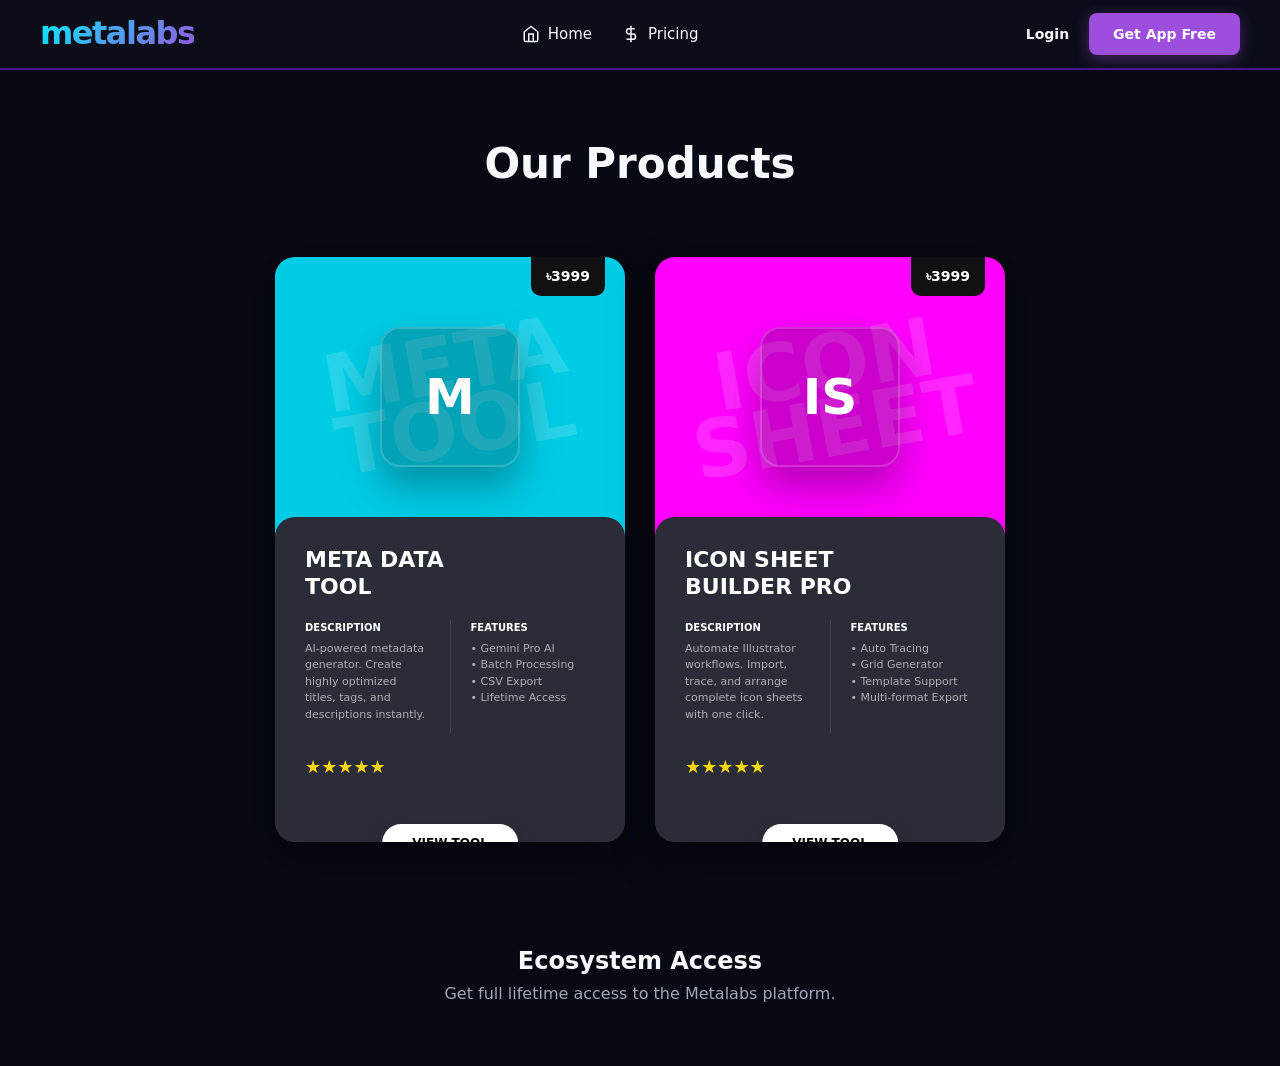
==== commit 9876e134: "Update index.html" ====
--- a/index.html
+++ b/index.html
@@ -141,21 +141,9 @@
             <a href="#pricing"><svg width="18" height="18" viewBox="0 0 24 24" fill="none" stroke="currentColor" stroke-width="2"><line x1="12" y1="1" x2="12" y2="23"></line><path d="M17 5H9.5a3.5 3.5 0 0 0 0 7h5a3.5 3.5 0 0 1 0 7H6"></path></svg> Pricing</a>
         </div>
 
-        <div class="nav-right">
-            <!-- Dynamic Profile Dropdown -->
-            <div class="profile-menu">
-                <div class="profile-icon" id="user-avatar">?</div>
-                <div class="dropdown-content">
-                    <div class="user-info-box">
-                        <div class="email" id="display-email">Not Logged In</div>
-                        <div class="badge" id="display-plan">Guest User</div>
-                        <div class="credits" id="display-credits">Create an account to get 50 credits</div>
-                    </div>
-                    <a href="#"><svg width="16" height="16" viewBox="0 0 24 24" fill="none" stroke="currentColor" stroke-width="2"><rect x="3" y="3" width="18" height="18" rx="2" ry="2"></rect><line x1="3" y1="9" x2="21" y2="9"></line><line x1="9" y1="21" x2="9" y2="9"></line></svg> Dashboard</a>
-                    <a href="#"><svg width="16" height="16" viewBox="0 0 24 24" fill="none" stroke="currentColor" stroke-width="2"><path d="M22 16.92v3a2 2 0 0 1-2.18 2 19.79 19.79 0 0 1-8.63-3.07 19.5 19.5 0 0 1-6-6 19.79 19.79 0 0 1-3.07-8.67A2 2 0 0 1 4.11 2h3a2 2 0 0 1 2 1.72 12.84 12.84 0 0 0 .7 2.81 2 2 0 0 1-.45 2.11L8.09 9.91a16 16 0 0 0 6 6l1.27-1.27a2 2 0 0 1 2.11-.45 12.84 12.84 0 0 0 2.81.7A2 2 0 0 1 22 16.92z"></path></svg> Whatsapp Support</a>
-                    <a href="#" id="logout-btn" style="border-top: 1px solid rgba(255,255,255,0.1); color: #ff4757;"><svg width="16" height="16" viewBox="0 0 24 24" fill="none" stroke="currentColor" stroke-width="2"><path d="M9 21H5a2 2 0 0 1-2-2V5a2 2 0 0 1 2-2h4"></path><polyline points="16 17 21 12 16 7"></polyline><line x1="21" y1="12" x2="9" y2="12"></line></svg> Log out</a>
-                </div>
-            </div>
+        <div class="nav-right" style="display: flex; gap: 20px; align-items: center;">
+            <a href="login.html" style="color: var(--text-main); text-decoration: none; font-weight: 600; font-size: 14px; transition: color 0.3s;" onmouseover="this.style.color='var(--neon-purple)'" onmouseout="this.style.color='var(--text-main)'">Login</a>
+            <a href="login.html" style="background: var(--neon-purple); color: white; text-decoration: none; padding: 10px 24px; border-radius: 8px; font-weight: 600; font-size: 14px; transition: 0.3s; box-shadow: 0 4px 15px rgba(157,78,221,0.4);" onmouseover="this.style.transform='scale(0.95)'" onmouseout="this.style.transform='scale(1)'">Get App Free</a>
         </div>
     </nav>
 
@@ -224,37 +212,68 @@
     </div>
 
     <!-- User Dashboard Logic -->
-    <script>
-        document.addEventListener('DOMContentLoaded', () => {
-            // ইউজারের ডেটা ব্রাউজার থেকে চেক করা হচ্ছে
-            const userEmail = localStorage.getItem('metalabs_email');
-            const userPlan = localStorage.getItem('metalabs_plan') || 'Free Tier';
-            const userCredits = localStorage.getItem('metalabs_credits') || '50';
-
-            if (userEmail) {
-                // ইউজার লগইন থাকলে তার ডেটা ড্যাশবোর্ডে সেট হবে
-                document.getElementById('user-avatar').textContent = userEmail.charAt(0).toUpperCase();
-                document.getElementById('display-email').textContent = userEmail;
-                document.getElementById('display-plan').textContent = 'Plan: ' + userPlan.toUpperCase();
-                document.getElementById('display-credits').textContent = 'Remaining Credits: ' + userCredits;
+   <script>
+    const formMsg = document.querySelector('#form-message');
+    const loginBtn = document.querySelector('#login-btn');
+    const registerBtn = document.querySelector('#register-btn');
+    const emailInput = document.querySelector('#user-email');
+    const passwordInput = document.querySelector('#user-password');
+
+    async function handleAuth(action) {
+        const email = emailInput.value.trim();
+        const password = passwordInput.value.trim();
+
+        if(!email || !password) {
+            formMsg.style.color = '#ff6d78';
+            formMsg.textContent = 'Please enter both email and password.';
+            return;
+        }
+
+        formMsg.style.color = 'var(--neon-cyan)';
+        formMsg.textContent = 'Processing... Please wait.';
+        loginBtn.disabled = true;
+        registerBtn.disabled = true;
+
+        const endpoint = action === 'login' ? '/api/v1/users/app/login' : '/api/v1/users/app/register';
+
+        try {
+            const response = await fetch(`https://genmeta-server.onrender.com${endpoint}`, {
+                method: 'POST',
+                headers: { 'Content-Type': 'application/json' },
+                body: JSON.stringify({ email, password })
+            });
+
+            const data = await response.json();
+
+            if (data.success) {
+                formMsg.style.color = '#70e3a1';
+                formMsg.textContent = action === 'login' ? 'Login successful! Opening App...' : 'Account created! 50 Credits added. Opening App...';
                 
-                // প্রিমিয়াম ইউজার হলে ব্যাজের রঙ পরিবর্তন হবে
-                if(userPlan.toLowerCase() !== 'free') {
-                    const badge = document.getElementById('display-plan');
-                    badge.style.background = 'rgba(188, 19, 254, 0.1)';
-                    badge.style.color = 'var(--neon-purple)';
-                    badge.style.borderColor = 'var(--neon-purple)';
-                    document.getElementById('display-credits').textContent = 'Unlimited Access';
+                // হোমপেজের ড্যাশবোর্ডে দেখানোর জন্য ইউজারের ডেটা ব্রাউজারে সেভ করা হচ্ছে
+                localStorage.setItem('metalabs_email', email);
+                if(action === 'register') {
+                    localStorage.setItem('metalabs_credits', '50');
+                    localStorage.setItem('metalabs_plan', 'free');
                 }
+
+                // ডেস্কটপ অ্যাপ ওপেন করার ম্যাজিক লিংক (Deep Link)
+                const secretKey = data.data.apiKey;
+                window.location.href = `genmeta://login?token=${secretKey}`;
+            } else {
+                formMsg.style.color = '#ff6d78';
+                formMsg.textContent = 'Error: ' + (data.message || 'Authentication failed');
             }
-
-            // লগআউট সিস্টেম
-            document.getElementById('logout-btn').addEventListener('click', (e) => {
-                e.preventDefault();
-                localStorage.clear(); // সব ডেটা মুছে ফেলা হবে
-                window.location.reload(); // পেজ রিলোড হবে
-            });
-        });
-    </script>
+        } catch (error) {
+            formMsg.style.color = '#ff6d78';
+            formMsg.textContent = 'Server connection failed. Is the server running?';
+        } finally {
+            loginBtn.disabled = false;
+            registerBtn.disabled = false;
+        }
+    }
+
+    loginBtn.addEventListener('click', () => handleAuth('login'));
+    registerBtn.addEventListener('click', () => handleAuth('register'));
+</script>
 </body>
 </html>
